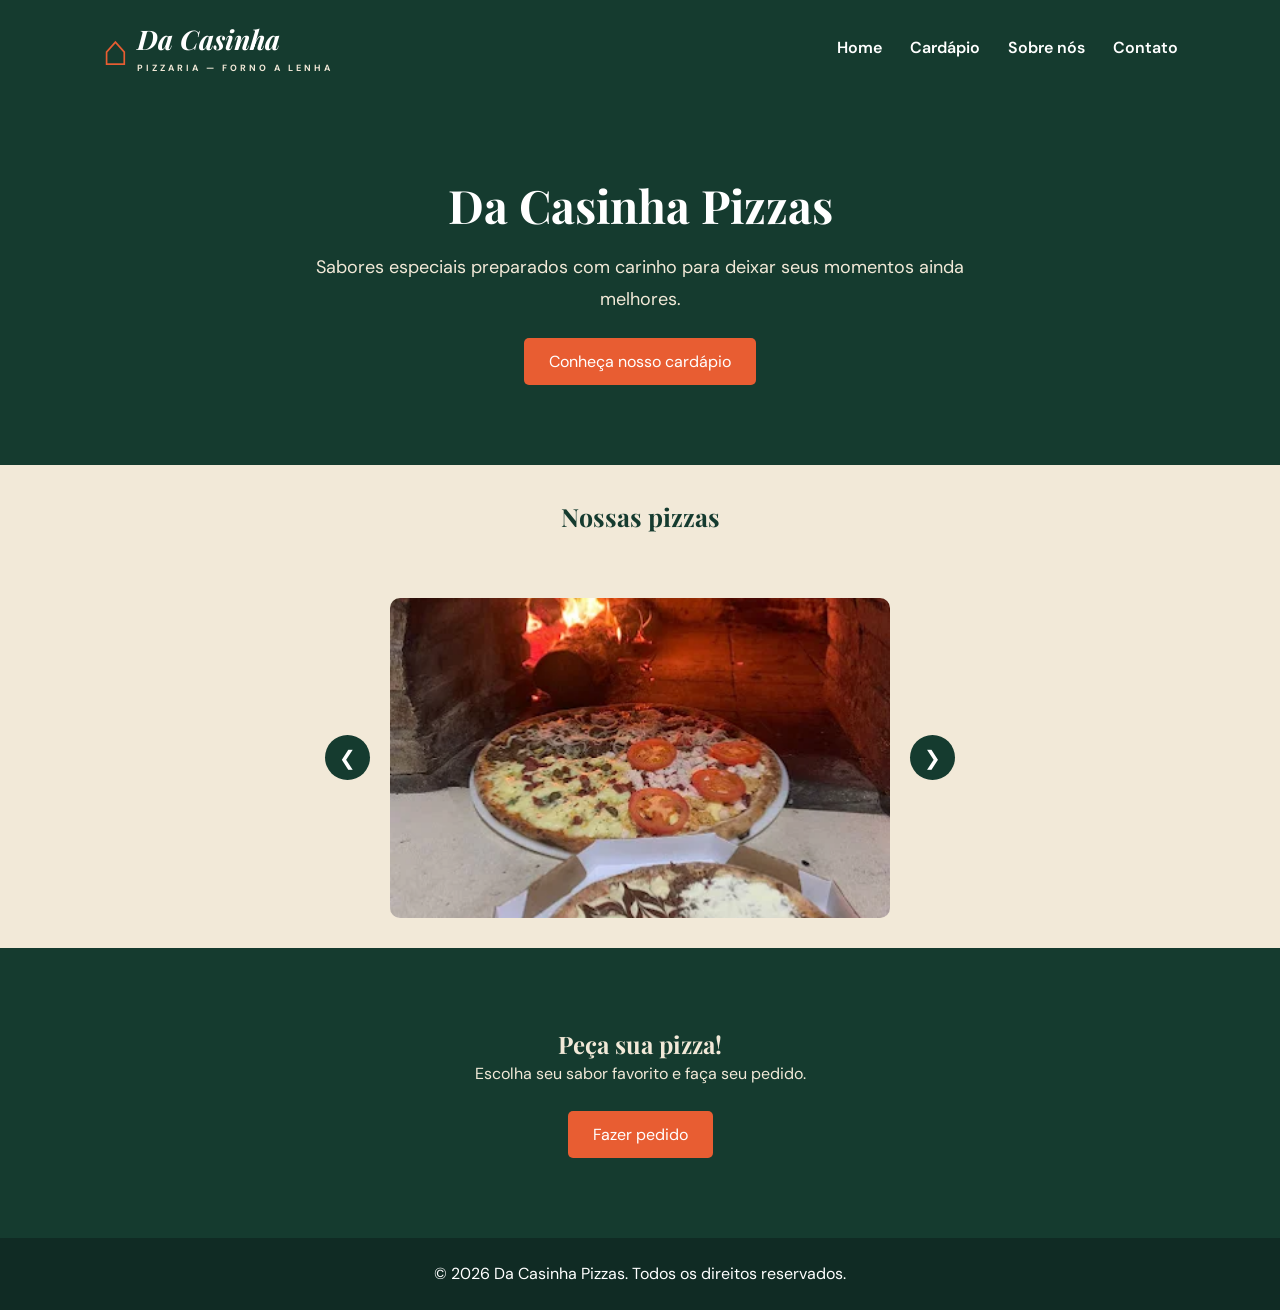
==== index.html @ 36dc7232 "Primeiro envio do site" ====
<!DOCTYPE html>
<html lang="pt-BR">

<head>
    <meta charset="UTF-8">
    <meta name="viewport" content="width=device-width, initial-scale=1.0">

    <meta name="description" content="Conheça a Da Casinha Pizzas. Pizzas deliciosas em Balneário Rincão.">

    <title>Da Casinha Pizzas</title>

    <link rel="icon" href="./img/OIP.webp">
    <link rel="stylesheet" href="/css/estilo.css">
</head>

<body>

    <header>

        <a href="index.html" class="logo">
            <span class="logo-casa">⌂</span>
            <span>Da Casinha</span>
            <small>PIZZARIA — FORNO A LENHA</small>
        </a>

        <nav>
            <ul>
                <li><a href="index.html">Home</a></li>
                <li><a href="cardapio.html">Cardápio</a></li>
                <li><a href="sobre.html">Sobre nós</a></li>
                <li><a href="contato.html">Contato</a></li>
            </ul>
        </nav>

    </header>

    <main>

        <section id="apresentacao">

            <h1>Da Casinha Pizzas</h1>

            <p>
                Sabores especiais preparados com carinho
                para deixar seus momentos ainda melhores.
            </p>

            <a href="cardapio.html">Conheça nosso cardápio</a>

        </section>


        <section>

            <h3>Nossas pizzas</h3>

            <div id="carrossel">

                <button id="anterior">❮</button>

                <img
                    id="imagem-carrossel"
                    src="/img/pizza boa.jpg"
                    alt="Pizza da Casinha">

                <button id="proximo">❯</button>

            </div>

        </section>


        <section id="destaques">

            <h2>Peça sua pizza!</h2>

            <p>
                Escolha seu sabor favorito e faça seu pedido.
            </p>

            <a href="https://api.whatsapp.com/send?phone=5548991827360"
               target="_blank">
                Fazer pedido
            </a>

        </section>

    </main>


    <footer>

        <p>&copy; 2026 Da Casinha Pizzas. Todos os direitos reservados.</p>

    </footer>

    <script src="/java-scripts/move.js"></script>

</body>

</html>
---- css/estilo.css ----
@import url('https://fonts.googleapis.com/css2?family=DM+Sans:wght@400;500;600;700&family=Playfair+Display:wght@500;600;700&display=swap');

* {
    margin: 0;
    padding: 0;
    box-sizing: border-box;
}

body {
    min-height: 100vh;
    display: flex;
    flex-direction: column;
    font-family: 'DM Sans', sans-serif;
    background: #F2E9D8;
    color: #153B2F;
}

main {
    flex: 1;
}

h1, h2, h3 {
    font-family: 'Playfair Display', serif;
}

p {
    line-height: 1.8;
}

/* CABEÇALHO */

header {
    background: #153B2F;
    display: flex;
    justify-content: space-between;
    align-items: center;
    padding: 18px 8%;
}

header a {
    color: white;
    text-decoration: none;
}

header .logo {
    display: grid;
    grid-template-columns: auto auto;
    align-items: center;
    column-gap: 9px;
    font-family: 'Playfair Display', serif;
    font-size: 27px;
    font-style: italic;
    font-weight: 700;
}

.logo-casa {
    grid-row: span 2;
    color: #E85D32;
    font-size: 43px;
}

.logo small {
    font-family: 'DM Sans', sans-serif;
    font-size: 9px;
    font-style: normal;
    letter-spacing: 3px;
    color: #F2E9D8;
}

header ul {
    display: flex;
    gap: 28px;
    list-style: none;
}

header nav a {
    font-weight: 600;
}

header nav a:hover {
    color: #E85D32;
}

/* APRESENTAÇÃO */

#apresentacao, #destaques {
    background: #153B2F;
    color: #F2E9D8;
    text-align: center;
    padding: 80px 20px;
}

#apresentacao h1 {
    color: white;
    font-size: 46px;
    margin-bottom: 15px;
}

#apresentacao p {
    font-size: 18px;
    max-width: 650px;
    margin: auto;
}

#apresentacao a, #destaques a {
    display: inline-block;
    margin-top: 22px;
    padding: 13px 25px;
    background: #E85D32;
    color: white;
    text-decoration: none;
    border-radius: 5px;
}

#apresentacao a:hover, #destaques a:hover {
    background: #c94725;
}

/* CARROSSEL */

#carrossel {
    display: flex;
    align-items: center;
    justify-content: center;
    gap: 20px;
    padding: 30px 20px;
}

#carrossel img {
    width: 500px;
    max-width: 75%;
    height: 320px;
    object-fit: cover;
    border-radius: 10px;
}

#carrossel button {
    background: #153B2F;
    color: white;
    border: none;
    border-radius: 50%;
    width: 45px;
    height: 45px;
    font-size: 20px;
    cursor: pointer;
}

#carrossel button:hover {
    background: #E85D32;
}

h3 {
    text-align: center;
    font-size: 25px;
    margin: 35px 0;
}

#sobre {           /* SOBRE NÓS */
    background: #153B2F;
    color: #F2E9D8;
    display: flex;
    flex-direction: column;
    align-items: center;
    gap: 40px;
    padding: 65px 20px;
}

#sobre article {
    max-width: 750px;
    display: flex;
    flex-direction: column;
    gap: 20px;
    line-height: 1.8;
}

#sobre h1, #sobre h2 {
    color: #E85D32;
}

.fotos-sobre {
    display: grid;
    grid-template-columns: 2fr 1fr;
    align-items: center;
    gap: 25px;
    width: 100%;
    max-width: 1000px;
}

.fotos-sobre img {
    width: 100%;
    height: 280px;
    object-fit: cover;
    border-radius: 10px;
}

.fotos-sobre img:first-child {
    height: 350px;
}

#contato {  /* CONTATO */
    background: #153B2F;
    color: #F2E9D8;
    text-align: center;
    padding: 60px 20px;
}

#contato h1 {
    color: #E85D32;
    font-size: 38px;
    margin-bottom: 15px;
}

#contato article {
    display: inline-flex;
    flex-direction: column;
    justify-content: center;
    gap: 12px;
    vertical-align: top;
    background: #F2E9D8;
    color: #153B2F;
    width: 240px;
    min-height: 150px;
    margin: 25px 10px 0;
    padding: 22px 15px;
    border-radius: 8px;
}

#contato article h2 {
    font-size: 21px;
}

#contato a {
    color: #E85D32;
    text-decoration: none;
    font-weight: 700;
}

#contato a:hover {
    text-decoration: underline;
}

#localizacao {       /* LOCALIZAÇÃO */
    text-align: center;
    padding: 55px 20px;
}

#localizacao h2 {
    font-size: 30px;
    margin-bottom: 15px;
}

#localizacao p {
    margin: 15px 0;
}

#localizacao iframe {
    width: 100%;
    max-width: 1000px;
    border: 0;
    border-radius: 8px;
}

footer {                              /* RODAPÉ */
    background: #102B24;
    color: white;
    text-align: center;
    padding: 22px;
}

@media (max-width: 659px) {   /* CELULAR */

    header {
        flex-direction: column;
        gap: 20px;
        padding: 20px;
    }

    header ul {
        flex-wrap: wrap;
        justify-content: center;
        gap: 15px;
    }

    #apresentacao h1 {
        font-size: 32px;
    }

    #carrossel {
        gap: 8px;
    }

    #carrossel img {
        height: 220px;
    }

    #carrossel button {
        width: 35px;
        height: 35px;
        font-size: 16px;
    }

    .fotos-sobre {
        grid-template-columns: 1fr;
    }

    .fotos-sobre img,
    .fotos-sobre img:first-child {
        height: 250px;
    }

    #contato article {
        width: 100%;
        max-width: 300px;
    }

    #localizacao iframe {
        height: 300px;
    }
}

#titulo-cardapio {      /* CARDÁPIO */
    text-align: center;
    padding: 40px 20px 15px;
}

#titulo-cardapio h1 {
    font-size: 36px;
    margin-bottom: 10px;
}

#tradicionais {
    display: grid;
    grid-template-columns: repeat(2, 1fr);
    gap: 25px;
    max-width: 900px;
    margin: 30px auto 50px;
    padding: 0 20px;
}

.pizza {
    background: white;
    border-radius: 8px;
    overflow: hidden;
}

.pizza img {
    width: 100%;
    height: 220px;
    object-fit: cover;
    display: block;
}

.informacao-pizza {
    padding: 15px;
}

.informacao-pizza h3 {
    text-align: left;
    font-size: 22px;
    margin: 0 0 8px;
}

.informacao-pizza p {
    color: #666;
    font-size: 14px;
}

#pedido-cardapio {
    background: #153B2F;
    color: #F2E9D8;
    text-align: center;
    padding: 40px 20px;
}

#pedido-cardapio a {
    display: inline-block;
    margin-top: 15px;
    padding: 12px 22px;
    background: #E85D32;
    color: white;
    text-decoration: none;
    border-radius: 5px;
}

@media (max-width: 659px) {
    #tradicionais {
        grid-template-columns: 1fr;
    }

    #titulo-cardapio h1 {
        font-size: 30px;
    }
}
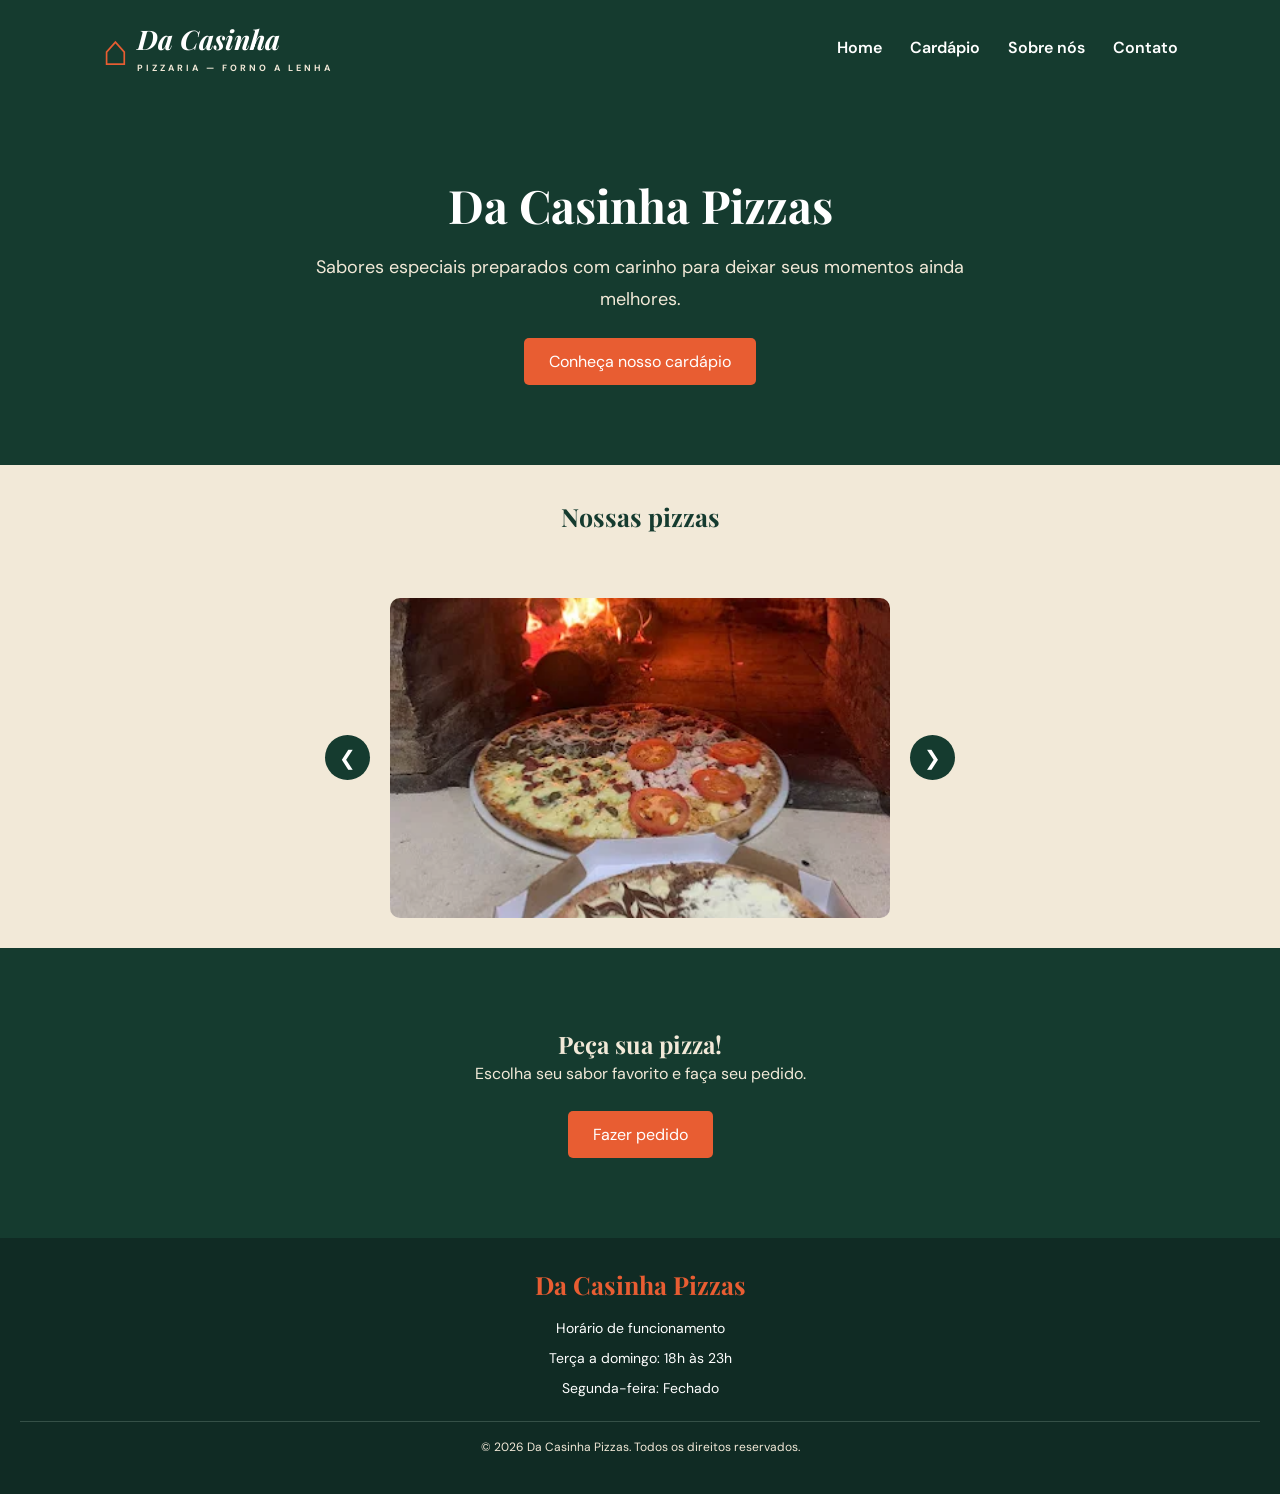
==== commit a751bf58: "Adiciona horario de funcionamento no rodape" ====
--- a/index.html
+++ b/index.html
@@ -9,7 +9,7 @@
 
     <title>Da Casinha Pizzas</title>
 
-    <link rel="icon" href="./img/OIP.webp">
+    <link rel="icon" href="/img/OIP.webp">
     <link rel="stylesheet" href="/css/estilo.css">
 </head>
 
@@ -87,12 +87,23 @@
 
     </main>
 
+<footer>
 
-    <footer>
+    <h3>Da Casinha Pizzas</h3>
 
-        <p>&copy; 2026 Da Casinha Pizzas. Todos os direitos reservados.</p>
+    <p>Horário de funcionamento</p>
 
-    </footer>
+    <p>
+        Terça a domingo: 18h às 23h
+    </p>
+
+    <p>
+        Segunda-feira: Fechado
+    </p>
+
+    <p>&copy; 2026 Da Casinha Pizzas. Todos os direitos reservados.</p>
+
+</footer>
 
     <script src="/java-scripts/move.js"></script>
 
--- a/css/estilo.css
+++ b/css/estilo.css
@@ -261,11 +261,30 @@
     border-radius: 8px;
 }
 
-footer {                              /* RODAPÉ */
+footer {
     background: #102B24;
     color: white;
     text-align: center;
-    padding: 22px;
+    padding: 30px 20px;
+}
+
+footer h3 {
+    color: #E85D32;
+    font-size: 25px;
+    margin: 0 0 15px;
+}
+
+footer p {
+    font-size: 14px;
+    margin: 5px 0;
+}
+
+footer p:last-child {
+    margin-top: 20px;
+    padding-top: 15px;
+    border-top: 1px solid #355047;
+    font-size: 12px;
+    color: #F2E9D8;
 }
 
 @media (max-width: 659px) {   /* CELULAR */
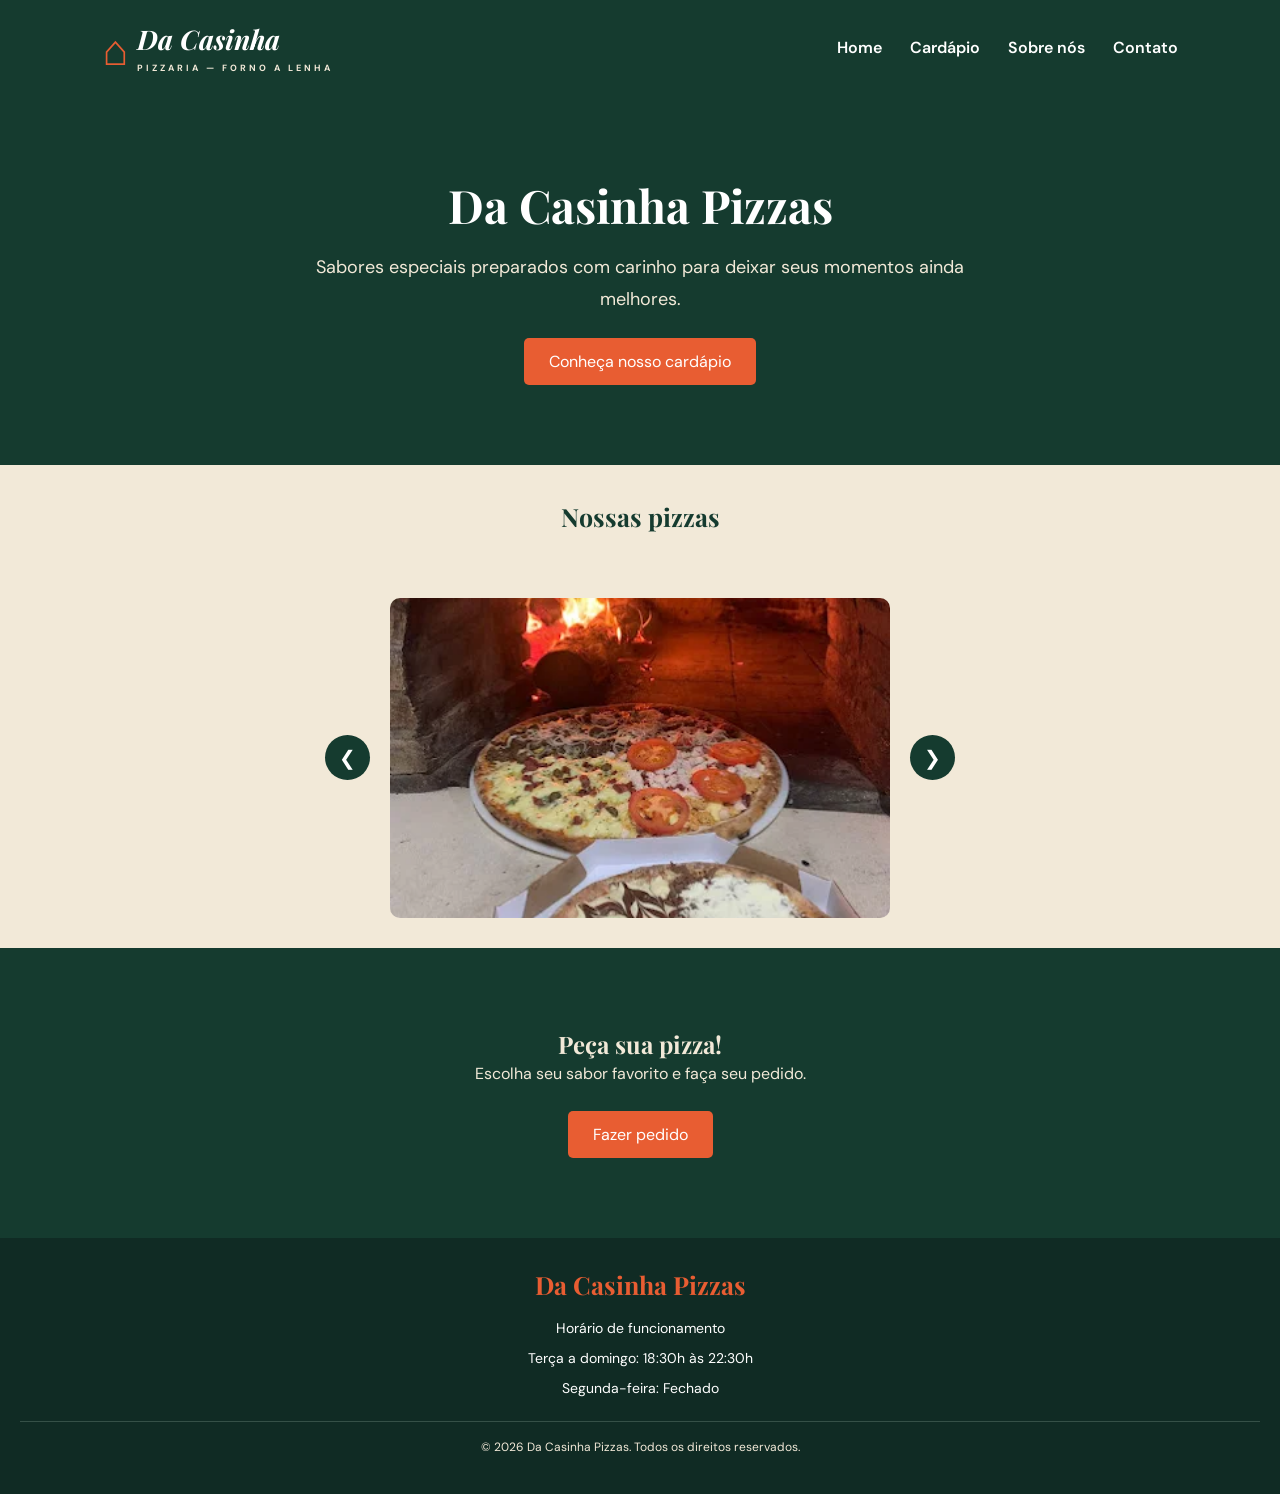
==== commit 81162250: "Adiciona horario de funcionamento no rodape" ====
--- a/index.html
+++ b/index.html
@@ -94,7 +94,7 @@
     <p>Horário de funcionamento</p>
 
     <p>
-        Terça a domingo: 18h às 23h
+        Terça a domingo: 18:30h às 22:30h
     </p>
 
     <p>
